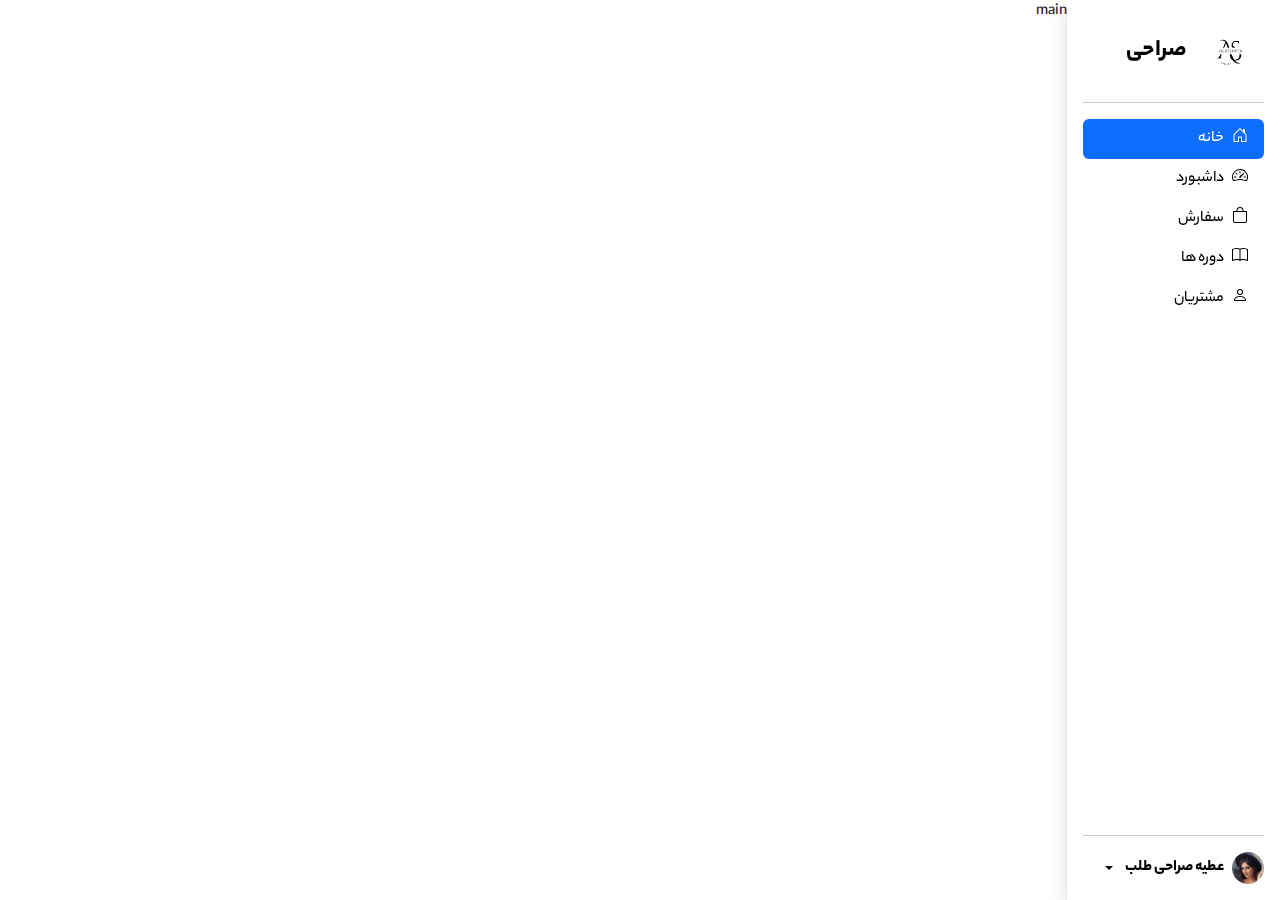
==== index.html @ 125b7c0f "change name dashboar to index html file" ====
<!DOCTYPE html>
<html lang="en" dir="rtl">

<head>
    <meta charset="UTF-8">
    <meta name="viewport" content="width=device-width, initial-scale=1.0">
    <title>Document</title>
    <link rel="stylesheet" href="css/bootstrap.rtl.min.css">
    <link rel="stylesheet" href="css/custom.css">

<body>


    <div class="container-fluid">
        <div class="row">
            <div class="col-lg-2 d-none d-lg-block p-0">
                <div class="d-flex flex-column shadow h-100 p-3 position-fixed w_inherit">
                    <a href="#" class="d-flex gap-2 align-items-center text-decoration-none link-body-emphasis">
                        <img src="img/logo.png" width="70" alt="">
                        <span class="fs-4 fw-bold">صراحی</span>
                    </a>
                    <hr>
                    <ul class="nav nav-pills d-block mb-auto">
                        <li class="nav-item">
                            <a href="#" class="nav-link d-flex gap-2 active">
                                <svg xmlns="http://www.w3.org/2000/svg" width="16" height="16" fill="currentColor"
                                    class="bi bi-house-door" viewBox="0 0 16 16">
                                    <path
                                        d="M8.354 1.146a.5.5 0 0 0-.708 0l-6 6A.5.5 0 0 0 1.5 7.5v7a.5.5 0 0 0 .5.5h4.5a.5.5 0 0 0 .5-.5v-4h2v4a.5.5 0 0 0 .5.5H14a.5.5 0 0 0 .5-.5v-7a.5.5 0 0 0-.146-.354L13 5.793V2.5a.5.5 0 0 0-.5-.5h-1a.5.5 0 0 0-.5.5v1.293zM2.5 14V7.707l5.5-5.5 5.5 5.5V14H10v-4a.5.5 0 0 0-.5-.5h-3a.5.5 0 0 0-.5.5v4z">
                                    </path>
                                </svg>
                                <span>خانه</span>
                            </a>
                        </li>
                        <li class="nav-item">
                            <a href="#" class="nav-link d-flex gap-2 link-body-emphasis ">
                                <svg xmlns="http://www.w3.org/2000/svg" width="16" height="16" fill="currentColor"
                                    class="bi bi-speedometer2" viewBox="0 0 16 16">
                                    <path
                                        d="M8 4a.5.5 0 0 1 .5.5V6a.5.5 0 0 1-1 0V4.5A.5.5 0 0 1 8 4M3.732 5.732a.5.5 0 0 1 .707 0l.915.914a.5.5 0 1 1-.708.708l-.914-.915a.5.5 0 0 1 0-.707M2 10a.5.5 0 0 1 .5-.5h1.586a.5.5 0 0 1 0 1H2.5A.5.5 0 0 1 2 10m9.5 0a.5.5 0 0 1 .5-.5h1.5a.5.5 0 0 1 0 1H12a.5.5 0 0 1-.5-.5m.754-4.246a.39.39 0 0 0-.527-.02L7.547 9.31a.91.91 0 1 0 1.302 1.258l3.434-4.297a.39.39 0 0 0-.029-.518z">
                                    </path>
                                    <path fill-rule="evenodd"
                                        d="M0 10a8 8 0 1 1 15.547 2.661c-.442 1.253-1.845 1.602-2.932 1.25C11.309 13.488 9.475 13 8 13c-1.474 0-3.31.488-4.615.911-1.087.352-2.49.003-2.932-1.25A8 8 0 0 1 0 10m8-7a7 7 0 0 0-6.603 9.329c.203.575.923.876 1.68.63C4.397 12.533 6.358 12 8 12s3.604.532 4.923.96c.757.245 1.477-.056 1.68-.631A7 7 0 0 0 8 3">
                                    </path>
                                </svg>
                                <span>داشبورد</span>
                            </a>
                        </li>
                        <li class="nav-item">
                            <a href="#" class="nav-link d-flex gap-2 link-body-emphasis ">
                                <svg xmlns="http://www.w3.org/2000/svg" width="16" height="16" fill="currentColor"
                                    class="bi bi-bag" viewBox="0 0 16 16">
                                    <path
                                        d="M8 1a2.5 2.5 0 0 1 2.5 2.5V4h-5v-.5A2.5 2.5 0 0 1 8 1m3.5 3v-.5a3.5 3.5 0 1 0-7 0V4H1v10a2 2 0 0 0 2 2h10a2 2 0 0 0 2-2V4zM2 5h12v9a1 1 0 0 1-1 1H3a1 1 0 0 1-1-1z">
                                    </path>
                                </svg>
                                <span>سفارش</span>
                            </a>
                        </li>
                        <li class="nav-item">
                            <a href="#" class="nav-link d-flex gap-2 link-body-emphasis ">
                                <svg xmlns="http://www.w3.org/2000/svg" width="16" height="16" fill="currentColor" class="bi bi-book" viewBox="0 0 16 16">
                                    <path d="M1 2.828c.885-.37 2.154-.769 3.388-.893 1.33-.134 2.458.063 3.112.752v9.746c-.935-.53-2.12-.603-3.213-.493-1.18.12-2.37.461-3.287.811zm7.5-.141c.654-.689 1.782-.886 3.112-.752 1.234.124 2.503.523 3.388.893v9.923c-.918-.35-2.107-.692-3.287-.81-1.094-.111-2.278-.039-3.213.492zM8 1.783C7.015.936 5.587.81 4.287.94c-1.514.153-3.042.672-3.994 1.105A.5.5 0 0 0 0 2.5v11a.5.5 0 0 0 .707.455c.882-.4 2.303-.881 3.68-1.02 1.409-.142 2.59.087 3.223.877a.5.5 0 0 0 .78 0c.633-.79 1.814-1.019 3.222-.877 1.378.139 2.8.62 3.681 1.02A.5.5 0 0 0 16 13.5v-11a.5.5 0 0 0-.293-.455c-.952-.433-2.48-.952-3.994-1.105C10.413.809 8.985.936 8 1.783"></path>
                                  </svg>
                                <span>دوره ها</span>
                            </a>
                        </li>
                        <li class="nav-item">
                            <a href="#" class="nav-link d-flex gap-2 link-body-emphasis ">
                                <svg xmlns="http://www.w3.org/2000/svg" width="16" height="16" fill="currentColor" class="bi bi-person" viewBox="0 0 16 16">
                                    <path d="M8 8a3 3 0 1 0 0-6 3 3 0 0 0 0 6m2-3a2 2 0 1 1-4 0 2 2 0 0 1 4 0m4 8c0 1-1 1-1 1H3s-1 0-1-1 1-4 6-4 6 3 6 4m-1-.004c-.001-.246-.154-.986-.832-1.664C11.516 10.68 10.289 10 8 10s-3.516.68-4.168 1.332c-.678.678-.83 1.418-.832 1.664z"></path>
                                  </svg>
                                <span>مشتریان</span>
                            </a>
                        </li>

                    </ul>
                    <hr>
                    <div class="dropdown">
                        <a href="#" data-bs-toggle="dropdown" class="dropdown-toggle d-flex align-items-center gap-2 text-decoration-none link-body-emphasis">
                            <img src="img/user.jpg" class="rounded-circle" width="32" height="32" alt="">
                            <strong> عطیه صراحی طلب</strong>
                        </a>
                        <ul class="dropdown-menu shadow" data-popper-placement="top-end">
                            <li>
                                <a href="#" class="dropdown-item">پروژه جدید ...</a>
                                <a href="#" class="dropdown-item">تنظیمات</a>
                                <a href="#" class="dropdown-item">پروفایل</a>
                                <a href="#" class="dropdown-item">خروج</a>
                            </li>
                        </ul>
                    </div>
                </div>
            </div>
            <div class="col-lg-10 p-0">main</div>
        </div>
    </div>

    <script src="js/bootstrap.bundle.min.js"></script>
</body>

</html>
---- css/custom.css ----
body{
    font-family: YekanBakh;
}

@font-face {
    font-family: YekanBakh;
    font-style: normal;
    font-weight: 900;
    src: url('../fonts/YekanBakh-Heavy.630c4fa4.woff') format('woff');
}
@font-face {
    font-family: YekanBakh;
    font-style: normal;
    font-weight: 500;
    src: url('../fonts/YekanBakh-Medium.f7360956.woff') format('woff');
}

.w_inherit{
    width: inherit;
}
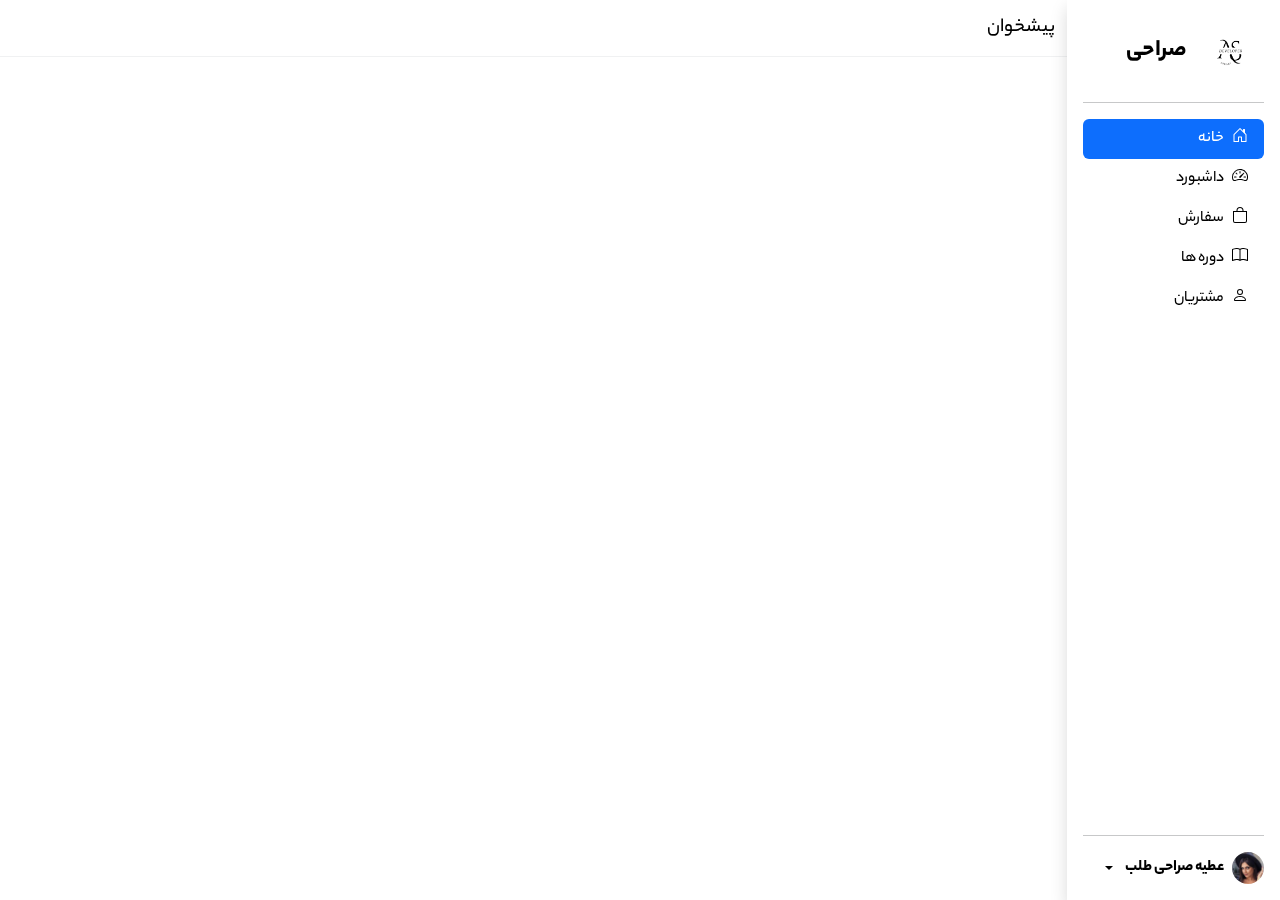
==== commit 40db76ef: "added hamburger menu" ====
--- a/index.html
+++ b/index.html
@@ -92,7 +92,96 @@
                     </div>
                 </div>
             </div>
-            <div class="col-lg-10 p-0">main</div>
+           <div class="col-lg-10 p-0">
+                <nav class="navbar navbar-expand-lg border-bottom border-secondary border-opacity-10">
+                    <div class="container-fluid">
+                        <a href="" class="navbar-brand">پیشخوان</a>
+                        <button class="navbar-toggler" data-bs-toggle="offcanvas" data-bs-target="#offcanvasNavbar">
+                            <span class="navbar-toggler-icon"></span>
+                        </button>
+                        <div class="offcanvas offcanvas-start d-lg-none" id="offcanvasNavbar">
+                            <div class="d-flex overflow-y-auto flex-column shadow h-100 p-3 ">
+                                <button class="btn-close" data-bs-dismiss="offcanvas"></button>
+                                <a href="#" class="d-flex gap-2 align-items-center text-decoration-none link-body-emphasis">
+                                    <img src="img/logo.png" width="70" alt="">
+                                    <span class="fs-4 fw-bold">صراحی</span>
+                                </a>
+                                <hr>
+                                <ul class="nav nav-pills d-block mb-auto">
+                                    <li class="nav-item">
+                                        <a href="#" class="nav-link d-flex gap-2 active">
+                                            <svg xmlns="http://www.w3.org/2000/svg" width="16" height="16" fill="currentColor"
+                                                class="bi bi-house-door" viewBox="0 0 16 16">
+                                                <path
+                                                    d="M8.354 1.146a.5.5 0 0 0-.708 0l-6 6A.5.5 0 0 0 1.5 7.5v7a.5.5 0 0 0 .5.5h4.5a.5.5 0 0 0 .5-.5v-4h2v4a.5.5 0 0 0 .5.5H14a.5.5 0 0 0 .5-.5v-7a.5.5 0 0 0-.146-.354L13 5.793V2.5a.5.5 0 0 0-.5-.5h-1a.5.5 0 0 0-.5.5v1.293zM2.5 14V7.707l5.5-5.5 5.5 5.5V14H10v-4a.5.5 0 0 0-.5-.5h-3a.5.5 0 0 0-.5.5v4z">
+                                                </path>
+                                            </svg>
+                                            <span>خانه</span>
+                                        </a>
+                                    </li>
+                                    <li class="nav-item">
+                                        <a href="#" class="nav-link d-flex gap-2 link-body-emphasis ">
+                                            <svg xmlns="http://www.w3.org/2000/svg" width="16" height="16" fill="currentColor"
+                                                class="bi bi-speedometer2" viewBox="0 0 16 16">
+                                                <path
+                                                    d="M8 4a.5.5 0 0 1 .5.5V6a.5.5 0 0 1-1 0V4.5A.5.5 0 0 1 8 4M3.732 5.732a.5.5 0 0 1 .707 0l.915.914a.5.5 0 1 1-.708.708l-.914-.915a.5.5 0 0 1 0-.707M2 10a.5.5 0 0 1 .5-.5h1.586a.5.5 0 0 1 0 1H2.5A.5.5 0 0 1 2 10m9.5 0a.5.5 0 0 1 .5-.5h1.5a.5.5 0 0 1 0 1H12a.5.5 0 0 1-.5-.5m.754-4.246a.39.39 0 0 0-.527-.02L7.547 9.31a.91.91 0 1 0 1.302 1.258l3.434-4.297a.39.39 0 0 0-.029-.518z">
+                                                </path>
+                                                <path fill-rule="evenodd"
+                                                    d="M0 10a8 8 0 1 1 15.547 2.661c-.442 1.253-1.845 1.602-2.932 1.25C11.309 13.488 9.475 13 8 13c-1.474 0-3.31.488-4.615.911-1.087.352-2.49.003-2.932-1.25A8 8 0 0 1 0 10m8-7a7 7 0 0 0-6.603 9.329c.203.575.923.876 1.68.63C4.397 12.533 6.358 12 8 12s3.604.532 4.923.96c.757.245 1.477-.056 1.68-.631A7 7 0 0 0 8 3">
+                                                </path>
+                                            </svg>
+                                            <span>داشبورد</span>
+                                        </a>
+                                    </li>
+                                    <li class="nav-item">
+                                        <a href="#" class="nav-link d-flex gap-2 link-body-emphasis ">
+                                            <svg xmlns="http://www.w3.org/2000/svg" width="16" height="16" fill="currentColor"
+                                                class="bi bi-bag" viewBox="0 0 16 16">
+                                                <path
+                                                    d="M8 1a2.5 2.5 0 0 1 2.5 2.5V4h-5v-.5A2.5 2.5 0 0 1 8 1m3.5 3v-.5a3.5 3.5 0 1 0-7 0V4H1v10a2 2 0 0 0 2 2h10a2 2 0 0 0 2-2V4zM2 5h12v9a1 1 0 0 1-1 1H3a1 1 0 0 1-1-1z">
+                                                </path>
+                                            </svg>
+                                            <span>سفارش</span>
+                                        </a>
+                                    </li>
+                                    <li class="nav-item">
+                                        <a href="#" class="nav-link d-flex gap-2 link-body-emphasis ">
+                                            <svg xmlns="http://www.w3.org/2000/svg" width="16" height="16" fill="currentColor" class="bi bi-book" viewBox="0 0 16 16">
+                                                <path d="M1 2.828c.885-.37 2.154-.769 3.388-.893 1.33-.134 2.458.063 3.112.752v9.746c-.935-.53-2.12-.603-3.213-.493-1.18.12-2.37.461-3.287.811zm7.5-.141c.654-.689 1.782-.886 3.112-.752 1.234.124 2.503.523 3.388.893v9.923c-.918-.35-2.107-.692-3.287-.81-1.094-.111-2.278-.039-3.213.492zM8 1.783C7.015.936 5.587.81 4.287.94c-1.514.153-3.042.672-3.994 1.105A.5.5 0 0 0 0 2.5v11a.5.5 0 0 0 .707.455c.882-.4 2.303-.881 3.68-1.02 1.409-.142 2.59.087 3.223.877a.5.5 0 0 0 .78 0c.633-.79 1.814-1.019 3.222-.877 1.378.139 2.8.62 3.681 1.02A.5.5 0 0 0 16 13.5v-11a.5.5 0 0 0-.293-.455c-.952-.433-2.48-.952-3.994-1.105C10.413.809 8.985.936 8 1.783"></path>
+                                              </svg>
+                                            <span>دوره ها</span>
+                                        </a>
+                                    </li>
+                                    <li class="nav-item">
+                                        <a href="#" class="nav-link d-flex gap-2 link-body-emphasis ">
+                                            <svg xmlns="http://www.w3.org/2000/svg" width="16" height="16" fill="currentColor" class="bi bi-person" viewBox="0 0 16 16">
+                                                <path d="M8 8a3 3 0 1 0 0-6 3 3 0 0 0 0 6m2-3a2 2 0 1 1-4 0 2 2 0 0 1 4 0m4 8c0 1-1 1-1 1H3s-1 0-1-1 1-4 6-4 6 3 6 4m-1-.004c-.001-.246-.154-.986-.832-1.664C11.516 10.68 10.289 10 8 10s-3.516.68-4.168 1.332c-.678.678-.83 1.418-.832 1.664z"></path>
+                                              </svg>
+                                            <span>مشتریان</span>
+                                        </a>
+                                    </li>
+            
+                                </ul>
+                                <hr>
+                                <div class="dropdown">
+                                    <a href="#" data-bs-toggle="dropdown" class="dropdown-toggle d-flex align-items-center gap-2 text-decoration-none link-body-emphasis">
+                                        <img src="img/user.jpg" class="rounded-circle" width="32" height="32" alt="">
+                                        <strong>عطیه صراحی طلب</strong>
+                                    </a>
+                                    <ul class="dropdown-menu shadow" data-popper-placement="top-end">
+                                        <li>
+                                            <a href="#" class="dropdown-item">پروژه جدید ...</a>
+                                            <a href="#" class="dropdown-item">تنظیمات</a>
+                                            <a href="#" class="dropdown-item">پروفایل</a>
+                                            <a href="#" class="dropdown-item">خروج</a>
+                                        </li>
+                                    </ul>
+                                </div>
+                            </div>
+                        </div>
+                    </div>
+                </nav>
+            </div>
         </div>
     </div>
 
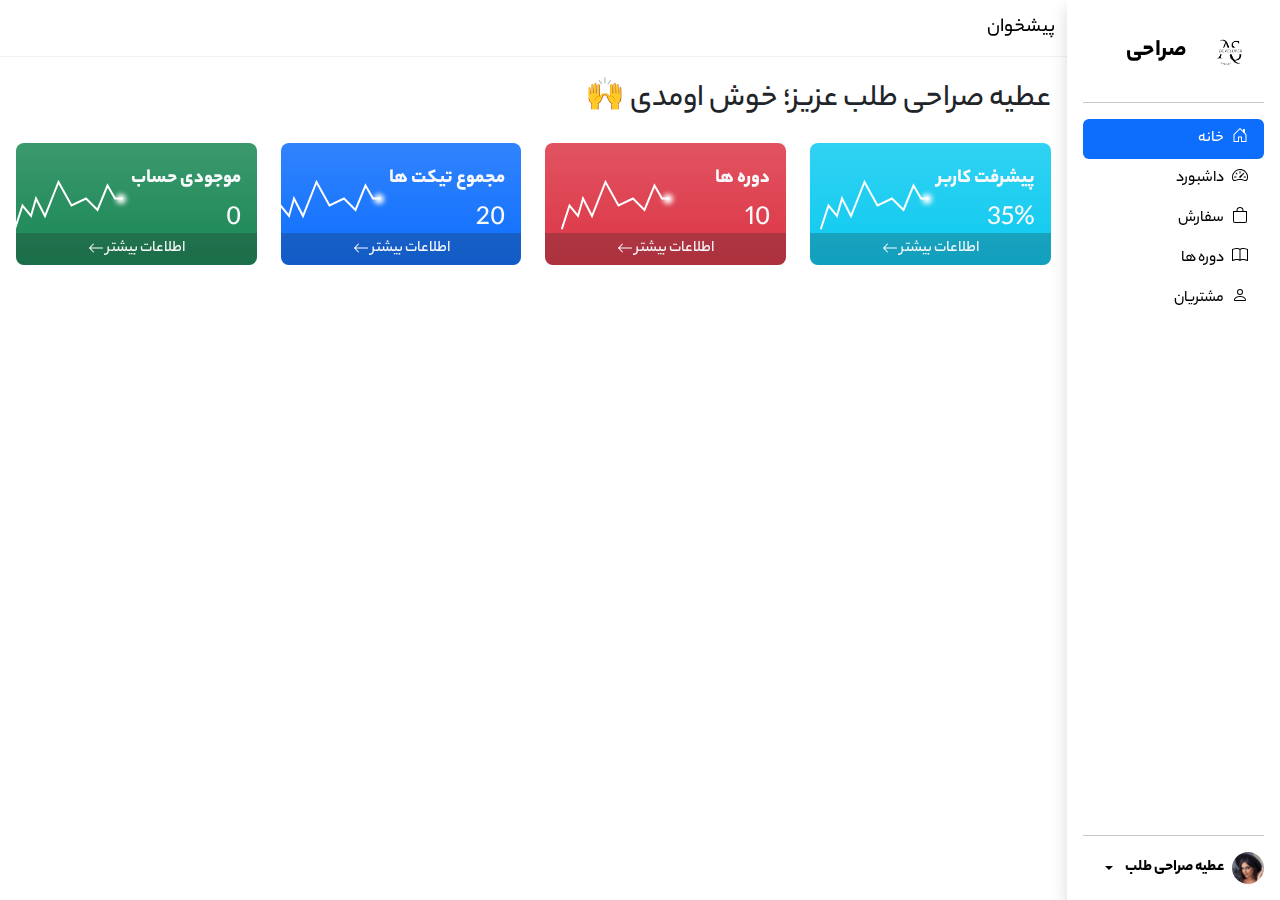
==== commit 066da081: "Development of grade cards" ====
--- a/index.html
+++ b/index.html
@@ -181,6 +181,127 @@
                         </div>
                     </div>
                 </nav>
+                <div class="px-3 py-4">
+                    <h2>عطیه صراحی طلب عزیز؛ خوش اومدی 🙌</h2>
+                    <div class="row row-gap-2 mt-4">
+                        <div class="col-12 col-sm-6 col-md-4 col-xl-3">
+                            <div class="bg-info bg-gradient rounded-3 px-3 py-4 d-flex align-items-center justify-content-between position-relative overflow-hidden">
+                                <div>
+                                    <h5 class="fw-bold text-light text-nowrap">پیشرفت کاربر</h5>
+                                    <span class="text-light fs-3">35%</span>
+                                </div>
+                                <div>
+                                    <svg xmlns="http://www.w3.org/2000/svg" width="117" height="51" viewBox="0 0 117 51" fill="none">
+                                        <g filter="url(#filter0_f_3_639)">
+                                          <circle cx="107" cy="20" r="5" fill="#fff"></circle>
+                                        </g>
+                                        <path d="M1 49.5L8.5 26.5L17 37L22 19.5L31 37L44.5 3L57.5 26.5L72 19.5L83.5 31L93.5 6.5L101 19.5H108" stroke="#fff" stroke-width="2" stroke-linecap="round"></path>
+                                        <defs>
+                                          <filter id="filter0_f_3_639" x="97" y="10" width="20" height="20" filterUnits="userSpaceOnUse" color-interpolation-filters="sRGB">
+                                            <feFlood flood-opacity="0" result="BackgroundImageFix"></feFlood>
+                                            <feBlend mode="normal" in="SourceGraphic" in2="BackgroundImageFix" result="shape"></feBlend>
+                                            <feGaussianBlur stdDeviation="2.5" result="effect1_foregroundBlur_3_639"></feGaussianBlur>
+                                          </filter>
+                                        </defs>
+                                      </svg>
+                                </div>
+                                <div class="position-absolute bottom-0 start-0 w-100 bg-dark bg-opacity-25 text-center p-1">
+                                    <a href="#" class="text-light text-decoration-none">اطلاعات بیشتر</a>
+                                    <svg xmlns="http://www.w3.org/2000/svg" width="16" height="16" fill="currentColor" class="bi bi-arrow-left" viewBox="0 0 16 16">
+                                        <path fill-rule="evenodd" fill="#fff" d="M15 8a.5.5 0 0 0-.5-.5H2.707l3.147-3.146a.5.5 0 1 0-.708-.708l-4 4a.5.5 0 0 0 0 .708l4 4a.5.5 0 0 0 .708-.708L2.707 8.5H14.5A.5.5 0 0 0 15 8"></path>
+                                      </svg>
+                                </div>
+                            </div>
+                        </div>
+                        <div class="col-12 col-sm-6 col-md-4 col-xl-3">
+                            <div class="bg-danger bg-gradient rounded-3 px-3 py-4 d-flex align-items-center justify-content-between position-relative overflow-hidden">
+                                <div>
+                                    <h5 class="fw-bold text-light text-nowrap">دوره ها</h5>
+                                    <span class="text-light fs-3">10</span>
+                                </div>
+                                <div>
+                                    <svg xmlns="http://www.w3.org/2000/svg" width="117" height="51" viewBox="0 0 117 51" fill="none">
+                                        <g filter="url(#filter0_f_3_639)">
+                                          <circle cx="107" cy="20" r="5" fill="#fff"></circle>
+                                        </g>
+                                        <path d="M1 49.5L8.5 26.5L17 37L22 19.5L31 37L44.5 3L57.5 26.5L72 19.5L83.5 31L93.5 6.5L101 19.5H108" stroke="#fff" stroke-width="2" stroke-linecap="round"></path>
+                                        <defs>
+                                          <filter id="filter0_f_3_639" x="97" y="10" width="20" height="20" filterUnits="userSpaceOnUse" color-interpolation-filters="sRGB">
+                                            <feFlood flood-opacity="0" result="BackgroundImageFix"></feFlood>
+                                            <feBlend mode="normal" in="SourceGraphic" in2="BackgroundImageFix" result="shape"></feBlend>
+                                            <feGaussianBlur stdDeviation="2.5" result="effect1_foregroundBlur_3_639"></feGaussianBlur>
+                                          </filter>
+                                        </defs>
+                                      </svg>
+                                </div>
+                                <div class="position-absolute bottom-0 start-0 w-100 bg-dark bg-opacity-25 text-center p-1">
+                                    <a href="#" class="text-light text-decoration-none">اطلاعات بیشتر</a>
+                                    <svg xmlns="http://www.w3.org/2000/svg" width="16" height="16" fill="currentColor" class="bi bi-arrow-left" viewBox="0 0 16 16">
+                                        <path fill-rule="evenodd" fill="#fff" d="M15 8a.5.5 0 0 0-.5-.5H2.707l3.147-3.146a.5.5 0 1 0-.708-.708l-4 4a.5.5 0 0 0 0 .708l4 4a.5.5 0 0 0 .708-.708L2.707 8.5H14.5A.5.5 0 0 0 15 8"></path>
+                                      </svg>
+                                </div>
+                            </div>
+                        </div>
+                        <div class="col-12 col-sm-6 col-md-4 col-xl-3">
+                            <div class="bg-primary bg-gradient rounded-3 px-3 py-4 d-flex align-items-center justify-content-between position-relative overflow-hidden">
+                                <div>
+                                    <h5 class="fw-bold text-light text-nowrap">مجموع تیکت ها</h5>
+                                    <span class="text-light fs-3">20</span>
+                                </div>
+                                <div>
+                                    <svg xmlns="http://www.w3.org/2000/svg" width="117" height="51" viewBox="0 0 117 51" fill="none">
+                                        <g filter="url(#filter0_f_3_639)">
+                                          <circle cx="107" cy="20" r="5" fill="#fff"></circle>
+                                        </g>
+                                        <path d="M1 49.5L8.5 26.5L17 37L22 19.5L31 37L44.5 3L57.5 26.5L72 19.5L83.5 31L93.5 6.5L101 19.5H108" stroke="#fff" stroke-width="2" stroke-linecap="round"></path>
+                                        <defs>
+                                          <filter id="filter0_f_3_639" x="97" y="10" width="20" height="20" filterUnits="userSpaceOnUse" color-interpolation-filters="sRGB">
+                                            <feFlood flood-opacity="0" result="BackgroundImageFix"></feFlood>
+                                            <feBlend mode="normal" in="SourceGraphic" in2="BackgroundImageFix" result="shape"></feBlend>
+                                            <feGaussianBlur stdDeviation="2.5" result="effect1_foregroundBlur_3_639"></feGaussianBlur>
+                                          </filter>
+                                        </defs>
+                                      </svg>
+                                </div>
+                                <div class="position-absolute bottom-0 start-0 w-100 bg-dark bg-opacity-25 text-center p-1">
+                                    <a href="#" class="text-light text-decoration-none">اطلاعات بیشتر</a>
+                                    <svg xmlns="http://www.w3.org/2000/svg" width="16" height="16" fill="currentColor" class="bi bi-arrow-left" viewBox="0 0 16 16">
+                                        <path fill-rule="evenodd" fill="#fff" d="M15 8a.5.5 0 0 0-.5-.5H2.707l3.147-3.146a.5.5 0 1 0-.708-.708l-4 4a.5.5 0 0 0 0 .708l4 4a.5.5 0 0 0 .708-.708L2.707 8.5H14.5A.5.5 0 0 0 15 8"></path>
+                                      </svg>
+                                </div>
+                            </div>
+                        </div>
+                        <div class="col-12 col-sm-6 col-md-4 col-xl-3">
+                            <div class="bg-success bg-gradient rounded-3 px-3 py-4 d-flex align-items-center justify-content-between position-relative overflow-hidden">
+                                <div>
+                                    <h5 class="fw-bold text-light text-nowrap">موجودی حساب</h5>
+                                    <span class="text-light fs-3">0</span>
+                                </div>
+                                <div>
+                                    <svg xmlns="http://www.w3.org/2000/svg" width="117" height="51" viewBox="0 0 117 51" fill="none">
+                                        <g filter="url(#filter0_f_3_639)">
+                                          <circle cx="107" cy="20" r="5" fill="#fff"></circle>
+                                        </g>
+                                        <path d="M1 49.5L8.5 26.5L17 37L22 19.5L31 37L44.5 3L57.5 26.5L72 19.5L83.5 31L93.5 6.5L101 19.5H108" stroke="#fff" stroke-width="2" stroke-linecap="round"></path>
+                                        <defs>
+                                          <filter id="filter0_f_3_639" x="97" y="10" width="20" height="20" filterUnits="userSpaceOnUse" color-interpolation-filters="sRGB">
+                                            <feFlood flood-opacity="0" result="BackgroundImageFix"></feFlood>
+                                            <feBlend mode="normal" in="SourceGraphic" in2="BackgroundImageFix" result="shape"></feBlend>
+                                            <feGaussianBlur stdDeviation="2.5" result="effect1_foregroundBlur_3_639"></feGaussianBlur>
+                                          </filter>
+                                        </defs>
+                                      </svg>
+                                </div>
+                                <div class="position-absolute bottom-0 start-0 w-100 bg-dark bg-opacity-25 text-center p-1">
+                                    <a href="#" class="text-light text-decoration-none">اطلاعات بیشتر</a>
+                                    <svg xmlns="http://www.w3.org/2000/svg" width="16" height="16" fill="currentColor" class="bi bi-arrow-left" viewBox="0 0 16 16">
+                                        <path fill-rule="evenodd" fill="#fff" d="M15 8a.5.5 0 0 0-.5-.5H2.707l3.147-3.146a.5.5 0 1 0-.708-.708l-4 4a.5.5 0 0 0 0 .708l4 4a.5.5 0 0 0 .708-.708L2.707 8.5H14.5A.5.5 0 0 0 15 8"></path>
+                                      </svg>
+                                </div>
+                            </div>
+                        </div>
+                    </div>
+                </div>
             </div>
         </div>
     </div>
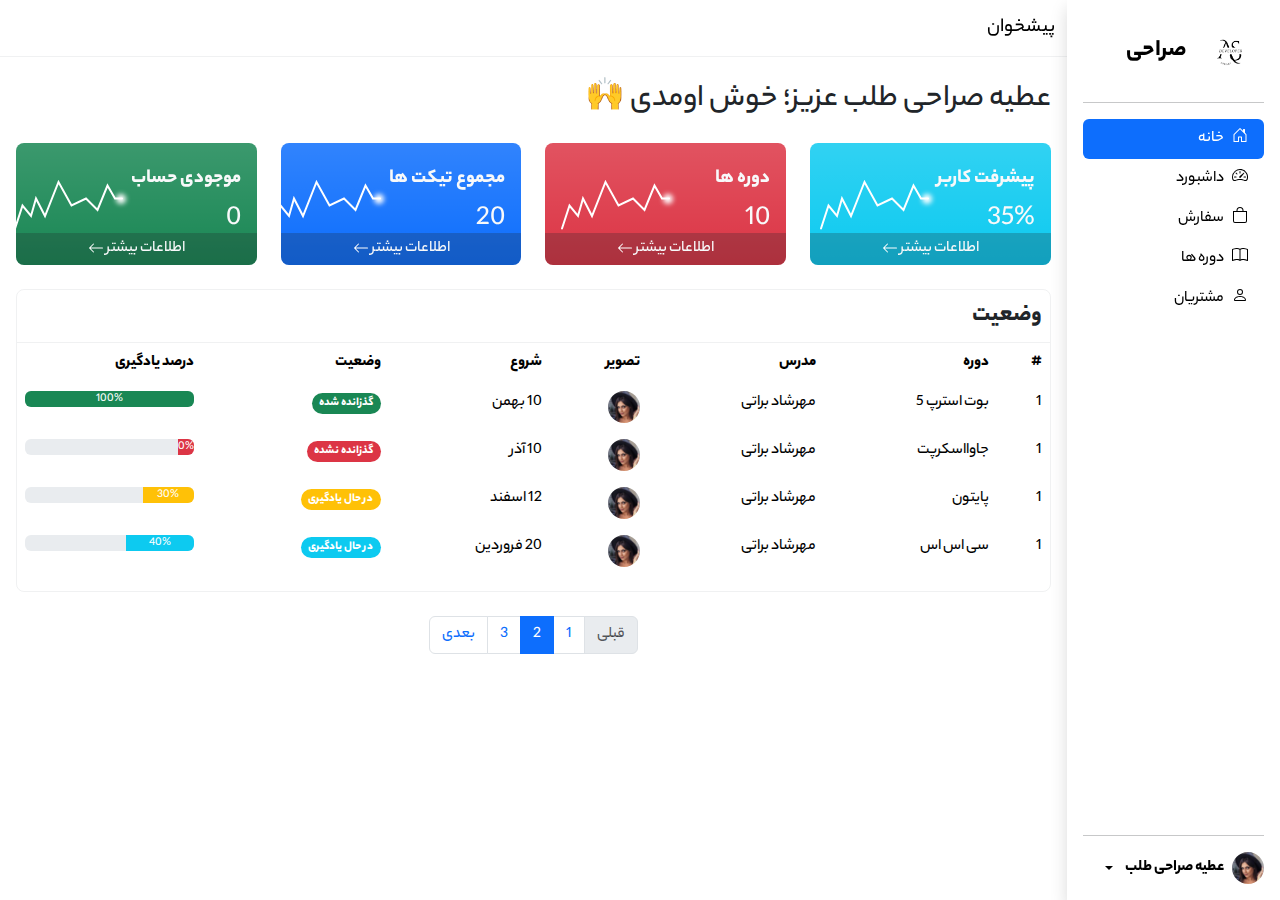
==== commit d2538b09: "develope table section" ====
--- a/index.html
+++ b/index.html
@@ -301,6 +301,105 @@
                             </div>
                         </div>
                     </div>
+                    <div class="border table-responsive border-secondary border-opacity-10 rounded-3 mt-4">
+                        <div class="p-2 border-bottom border-secondary border-opacity-10">
+                            <span class="fw-bold fs-4">وضعیت</span>
+                        </div>
+                        <table class="table table-borderless">
+                            <thead> 
+                                <tr>
+                                    <th>#</th>
+                                    <th class="text-nowrap">دوره</th>
+                                    <th class="text-nowrap">مدرس</th>
+                                    <th class="text-nowrap">تصویر</th>
+                                    <th class="text-nowrap">شروع</th>
+                                    <th class="text-nowrap">وضعیت</th>
+                                    <th class="text-nowrap">درصد یادگیری</th>
+                                </tr>
+                            </thead>
+                            <tbody>
+                                <tr>
+                                    <td>1</td>
+                                    <td class="text-nowrap">بوت استرپ 5</td>
+                                    <td class="text-nowrap">مهرشاد براتی</td>
+                                    <td><img src="img/user.jpg" class="rounded-circle" width="32" height="32" alt="avatar"></td>
+                                    <td class="text-nowrap">10 بهمن</td>
+                                    <td class="text-nowrap">
+                                        <span class="badge bg-success rounded-pill">گذزانده شده</span>
+                                    </td>
+                                    <td class="text-nowrap">
+                                        <div class="progress">
+                                            <div class="progress-bar bg-success" style="width: 100%;">100%</div>
+                                        </div>
+                                    </td>
+                                </tr>
+                                <tr>
+                                    <td>1</td>
+                                    <td class="text-nowrap">جاوااسکرپت</td>
+                                    <td class="text-nowrap">مهرشاد براتی</td>
+                                    <td><img src="img/user.jpg" class="rounded-circle" width="32" height="32" alt="avatar"></td>
+                                    <td class="text-nowrap">10 آذر</td>
+                                    <td class="text-nowrap">
+                                        <span class="badge bg-danger rounded-pill">گذزانده نشده</span>
+                                    </td>
+                                    <td class="text-nowrap">
+                                        <div class="progress">
+                                            <div class="progress-bar bg-danger" style="width: 1;">0%</div>
+                                        </div>
+                                    </td>
+                                </tr>
+                                <tr>
+                                    <td>1</td>
+                                    <td class="text-nowrap">پایتون</td>
+                                    <td class="text-nowrap">مهرشاد براتی</td>
+                                    <td><img src="img/user.jpg" class="rounded-circle" width="32" height="32" alt="avatar"></td>
+                                    <td class="text-nowrap">12 اسفند</td>
+                                    <td class="text-nowrap">
+                                        <span class="badge bg-warning rounded-pill">در حال یادگیری</span>
+                                    </td>
+                                    <td class="text-nowrap">
+                                        <div class="progress">
+                                            <div class="progress-bar bg-warning" style="width: 30%;">30%</div>
+                                        </div>
+                                    </td>
+                                </tr>
+                                <tr>
+                                    <td>1</td>
+                                    <td class="text-nowrap">سی اس اس</td>
+                                    <td class="text-nowrap">مهرشاد براتی</td>
+                                    <td><img src="img/user.jpg" class="rounded-circle" width="32" height="32" alt="avatar"></td>
+                                    <td class="text-nowrap">20 فروردین</td>
+                                    <td class="text-nowrap">
+                                        <span class="badge bg-info rounded-pill">در حال یادگیری</span>
+                                    </td>
+                                    <td class="text-nowrap">
+                                        <div class="progress">
+                                            <div class="progress-bar bg-info" style="width: 40%;">40%</div>
+                                        </div>
+                                    </td>
+                                </tr>
+                            </tbody>
+                        </table>
+                    </div>
+                    <div class="mt-4 d-flex justify-content-center">
+                        <ul class="pagination">
+                            <li class="page-item disabled">
+                                <a href="#" class="page-link">قبلی</a>
+                            </li>
+                            <li class="page-item">
+                                <a href="#" class="page-link">1</a>
+                            </li>
+                            <li class="page-item active">
+                                <a href="#" class="page-link">2</a>
+                            </li>
+                            <li class="page-item">
+                                <a href="#" class="page-link">3</a>
+                            </li>
+                            <li class="page-item">
+                                <a href="#" class="page-link">بعدی</a>
+                            </li>
+                        </ul>
+                    </div>
                 </div>
             </div>
         </div>
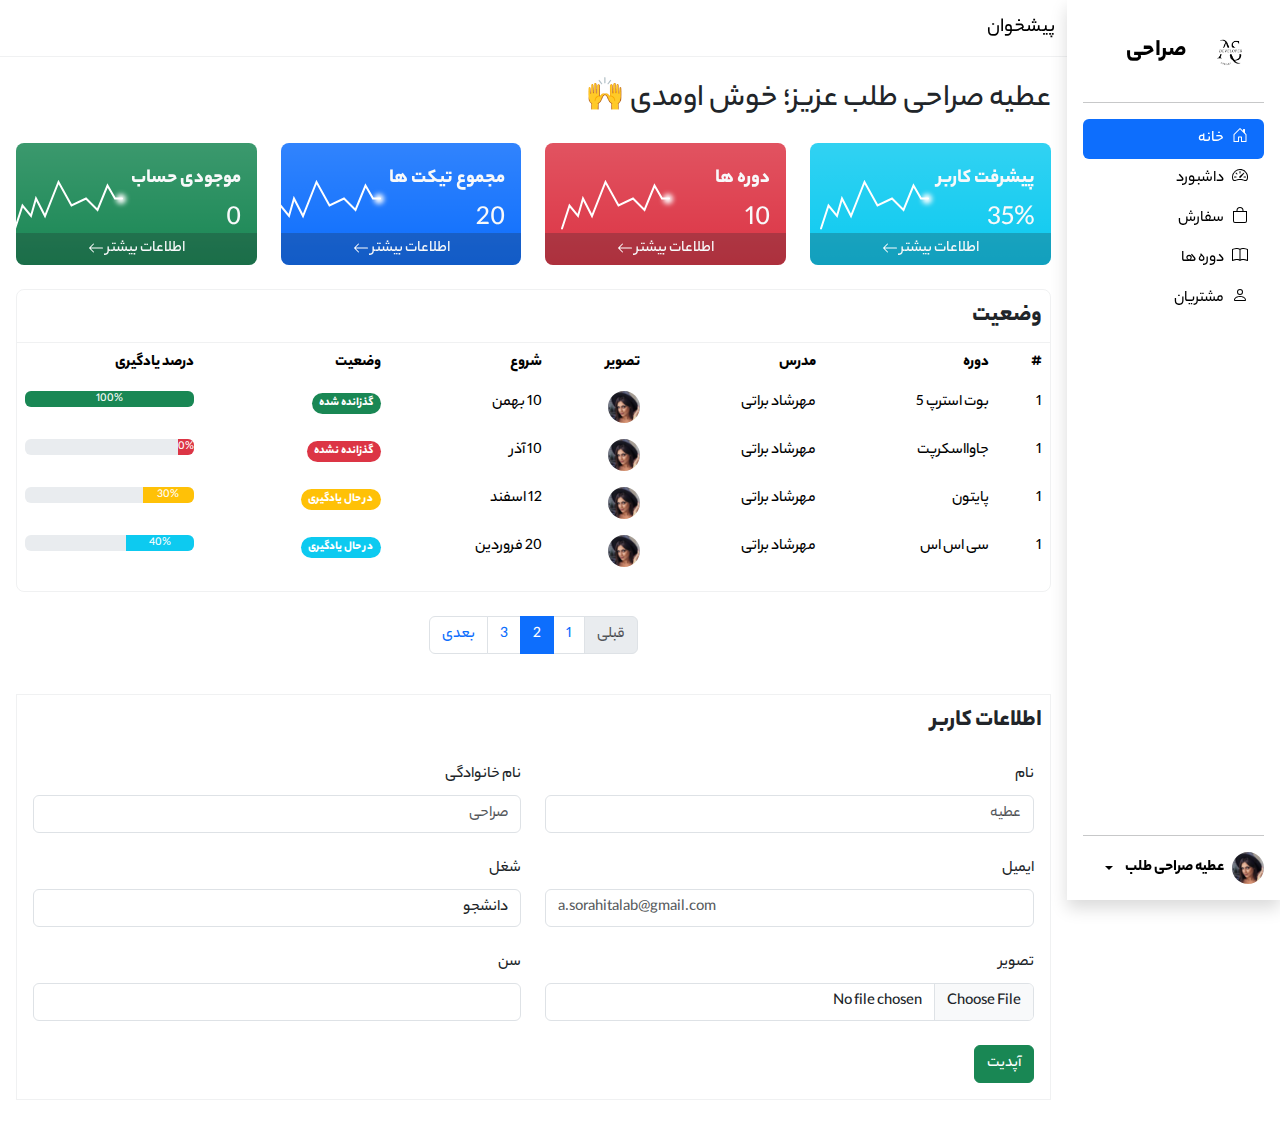
==== commit c4db3ab2: "info user section" ====
--- a/index.html
+++ b/index.html
@@ -400,6 +400,57 @@
                             </li>
                         </ul>
                     </div>
+                    <div class="border border-secondary border-opacity-10 mt-4">
+                        <div class="p-2">
+                            <span class="fw-bold fs-4">اطلاعات کاربر</span>
+                        </div>
+                        <form action="" class="row row-gap-4 p-3">
+                            <div class="col-12 col-sm-6">
+                                <div>
+                                    <label for="" class="form-label">نام</label>
+                                    <input type="text" class="form-control" placeholder="عطیه">
+                                </div>
+                            </div>
+                            <div class="col-12 col-sm-6">
+                                <div>
+                                    <label for="" class="form-label">نام خانوادگی</label>
+                                    <input type="text" class="form-control" placeholder="صراحی">
+                                </div>
+                            </div>
+                            <div class="col-12 col-sm-6">
+                                <div>
+                                    <label for="" class="form-label">ایمیل</label>
+                                    <input type="email" class="form-control" placeholder="a.sorahitalab@gmail.com">
+                                </div>
+                            </div>
+                            <div class="col-12 col-sm-6">
+                                <div>
+                                    <label for="" class="form-label">شغل</label>
+                                    <select class="form-control">
+                                        <option value="" selected>دانشجو</option>
+                                        <option value="">برنامه نویس</option>
+                                        <option value="">آزاد</option>
+                                        <option value="">سایر</option>
+                                    </select>
+                                </div>
+                            </div>
+                            <div class="col-12 col-sm-6">
+                                <div>
+                                    <label for="" class="form-label">تصویر</label>
+                                    <input type="file" class="form-control">
+                                </div>
+                            </div>
+                            <div class="col-12 col-sm-6">
+                                <div>
+                                    <label for="" class="form-label">سن</label>
+                                    <input type="number" class="form-control">
+                                </div>
+                            </div>
+                            <div>
+                                <button class="btn btn-success">آپدیت</button>
+                            </div>
+                        </form>
+                    </div>
                 </div>
             </div>
         </div>
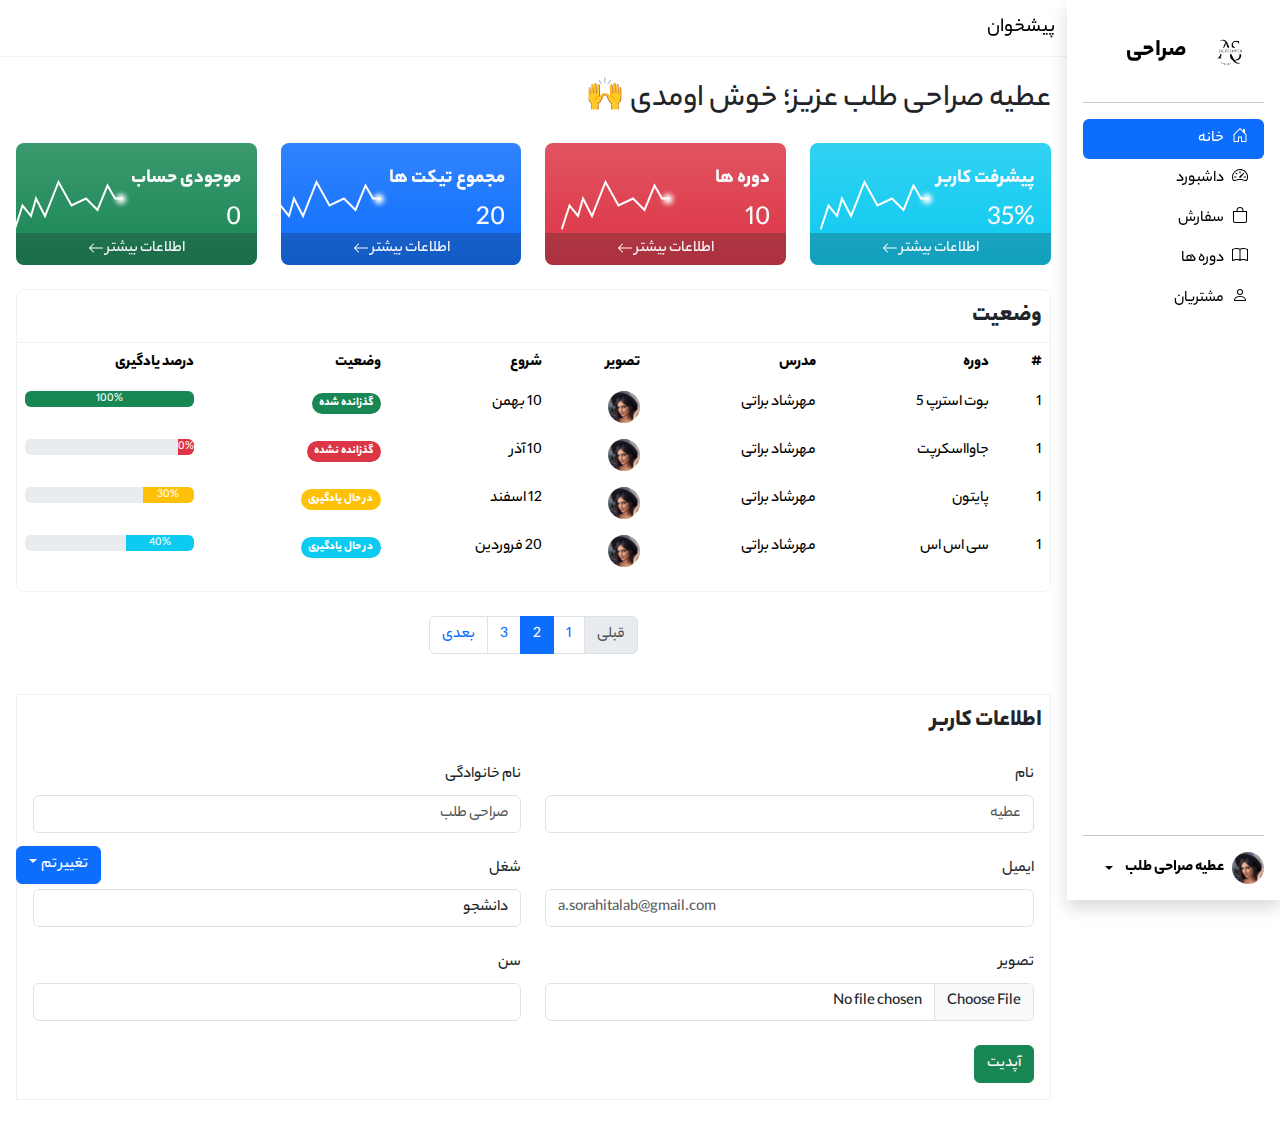
==== commit 2a736363: "added dark mod" ====
--- a/index.html
+++ b/index.html
@@ -414,7 +414,7 @@
                             <div class="col-12 col-sm-6">
                                 <div>
                                     <label for="" class="form-label">نام خانوادگی</label>
-                                    <input type="text" class="form-control" placeholder="صراحی">
+                                    <input type="text" class="form-control" placeholder="صراحی طلب">
                                 </div>
                             </div>
                             <div class="col-12 col-sm-6">
@@ -454,6 +454,17 @@
                 </div>
             </div>
         </div>
+        <div class="dropdown position-fixed bottom-0 end-0 me-3 mb-3">
+            <button class="btn btn-primary dropdown-toggle" data-bs-toggle="dropdown">تغییر تم</button>
+            <ul class="dropdown-menu">
+                <li>
+                    <button class="dropdown-item active">روشن</button>
+                </li>
+                <li>
+                    <button class="dropdown-item">تاریک</button>
+                </li>
+            </ul>
+        </div>
     </div>
 
     <script src="js/bootstrap.bundle.min.js"></script>
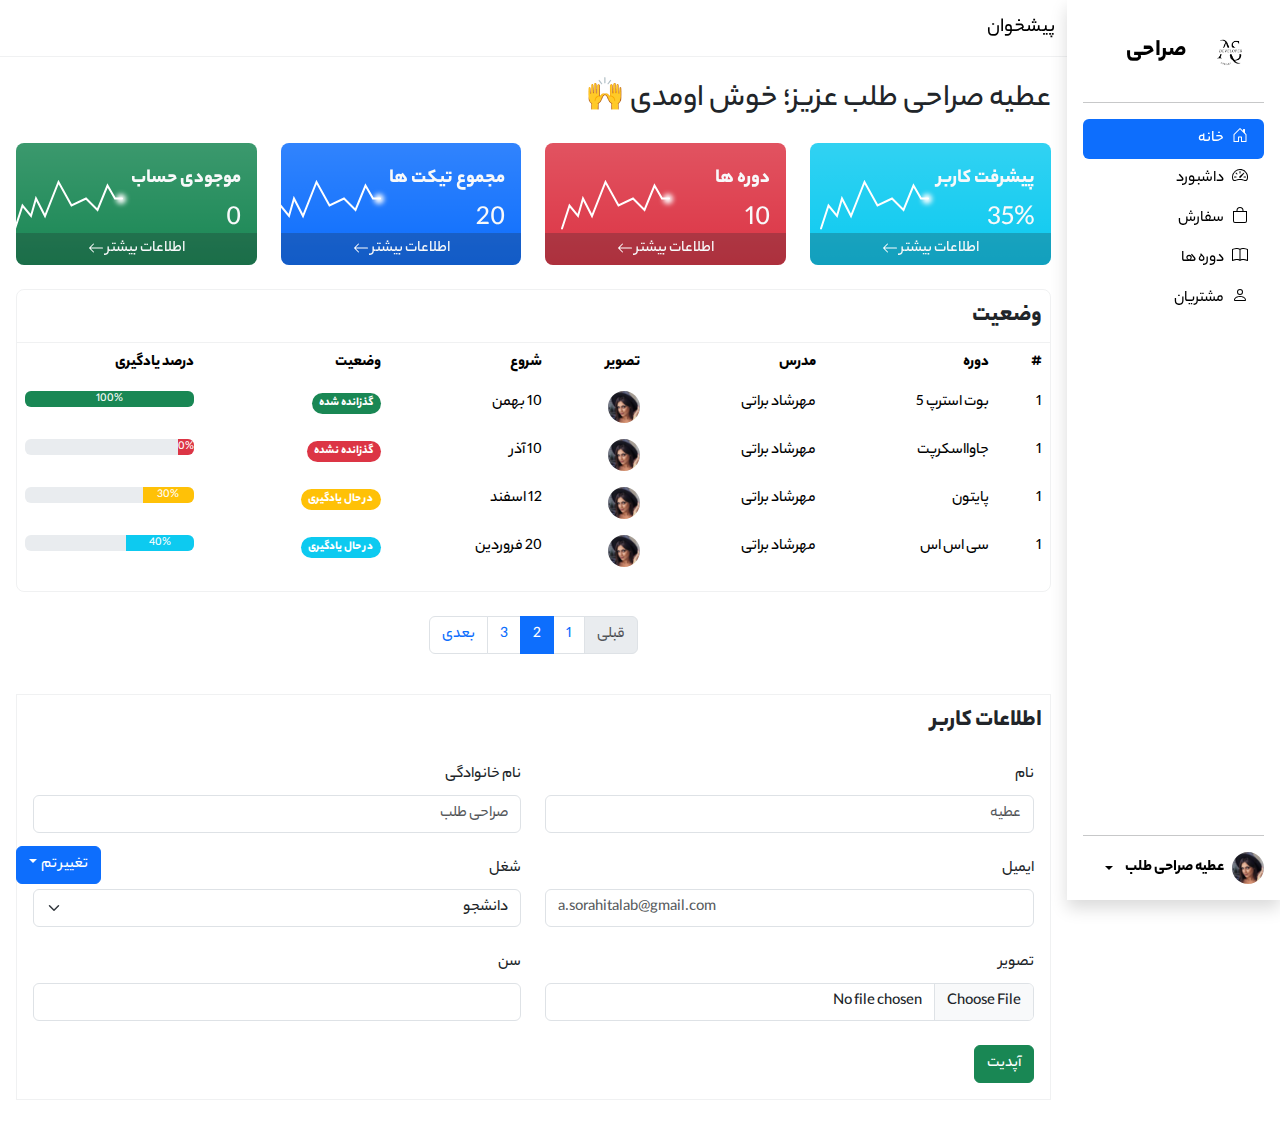
==== commit 600cae33: "adde js file to change theme dark or light mode" ====
--- a/index.html
+++ b/index.html
@@ -86,6 +86,7 @@
                                 <a href="#" class="dropdown-item">پروژه جدید ...</a>
                                 <a href="#" class="dropdown-item">تنظیمات</a>
                                 <a href="#" class="dropdown-item">پروفایل</a>
+                                <hr>
                                 <a href="#" class="dropdown-item">خروج</a>
                             </li>
                         </ul>
@@ -426,7 +427,7 @@
                             <div class="col-12 col-sm-6">
                                 <div>
                                     <label for="" class="form-label">شغل</label>
-                                    <select class="form-control">
+                                    <select class="form-select">
                                         <option value="" selected>دانشجو</option>
                                         <option value="">برنامه نویس</option>
                                         <option value="">آزاد</option>
@@ -458,16 +459,17 @@
             <button class="btn btn-primary dropdown-toggle" data-bs-toggle="dropdown">تغییر تم</button>
             <ul class="dropdown-menu">
                 <li>
-                    <button class="dropdown-item active">روشن</button>
+                    <button class="dropdown-item active" id="lightModeBtn">روشن</button>
                 </li>
                 <li>
-                    <button class="dropdown-item">تاریک</button>
+                    <button class="dropdown-item" id="darkModeBtn">تاریک</button>
                 </li>
             </ul>
         </div>
     </div>
 
     <script src="js/bootstrap.bundle.min.js"></script>
+    <script src="js/script.js"></script>
 </body>
 
 </html>